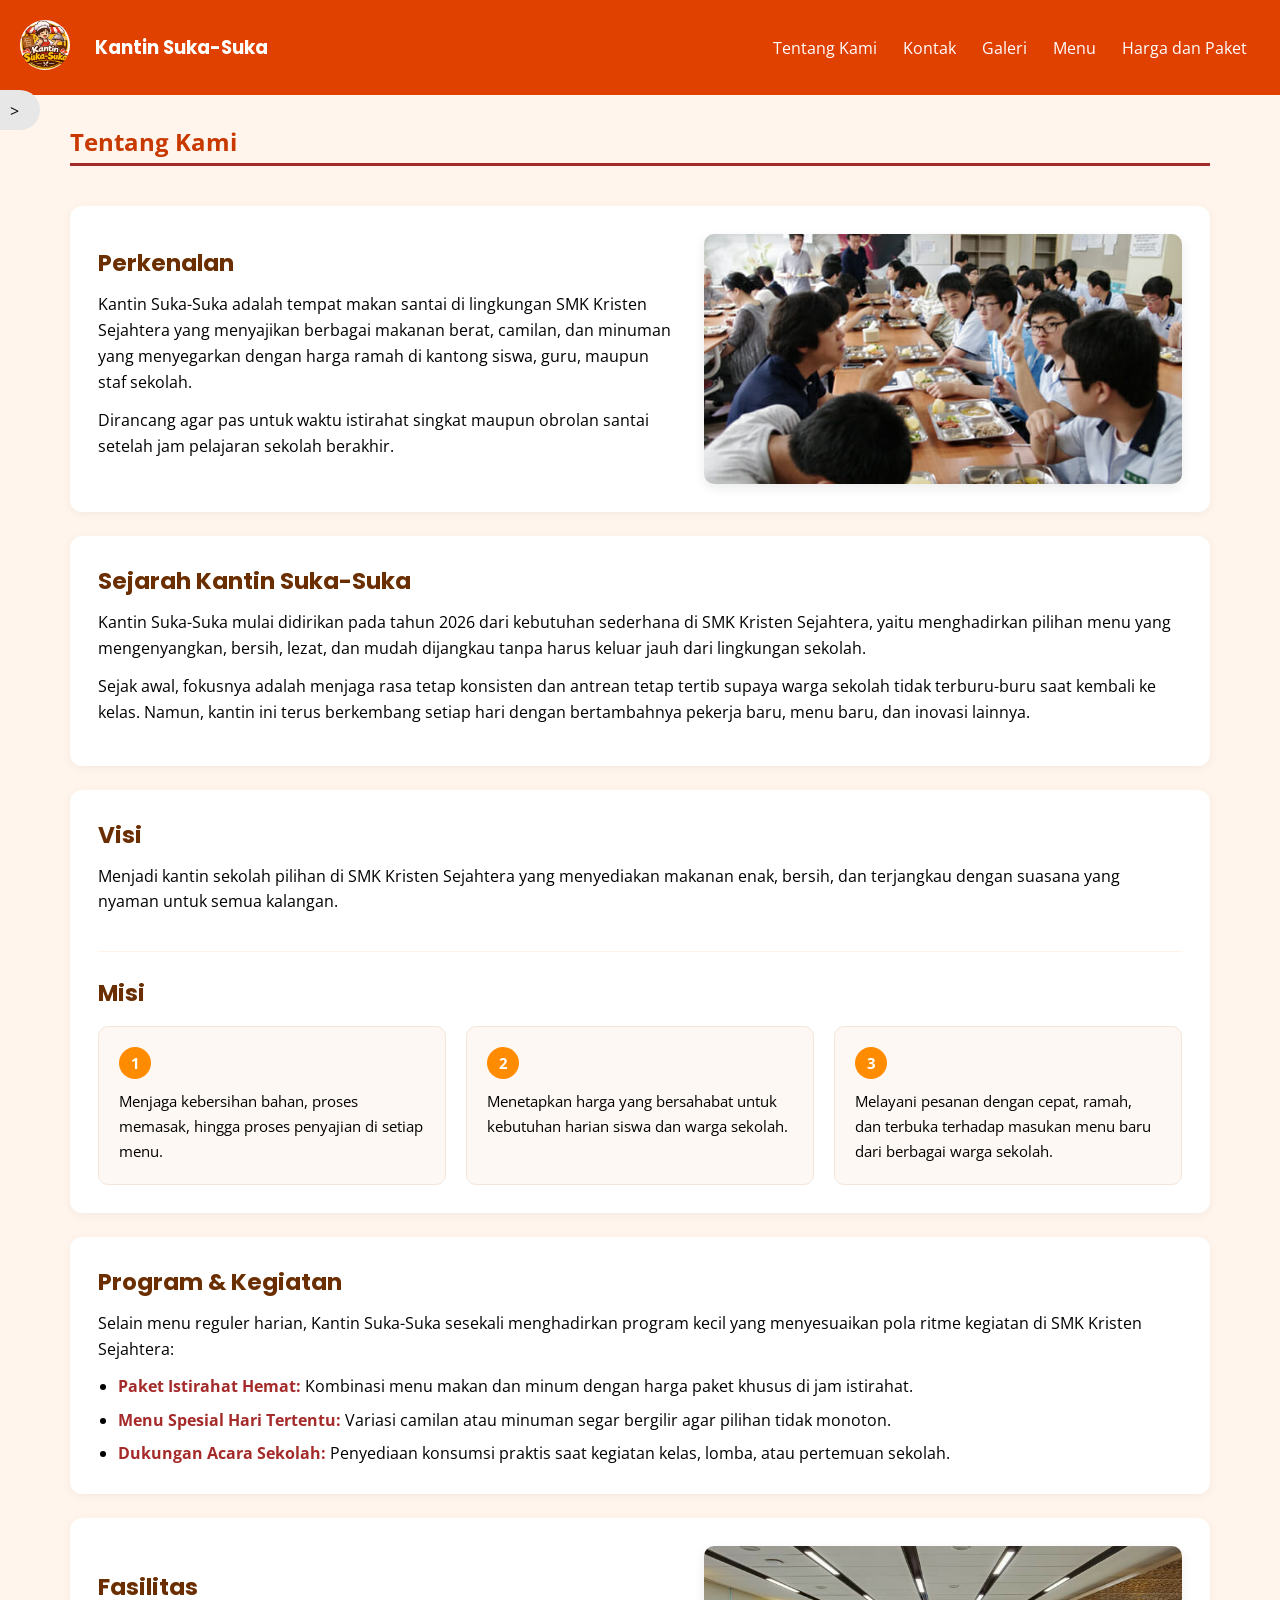
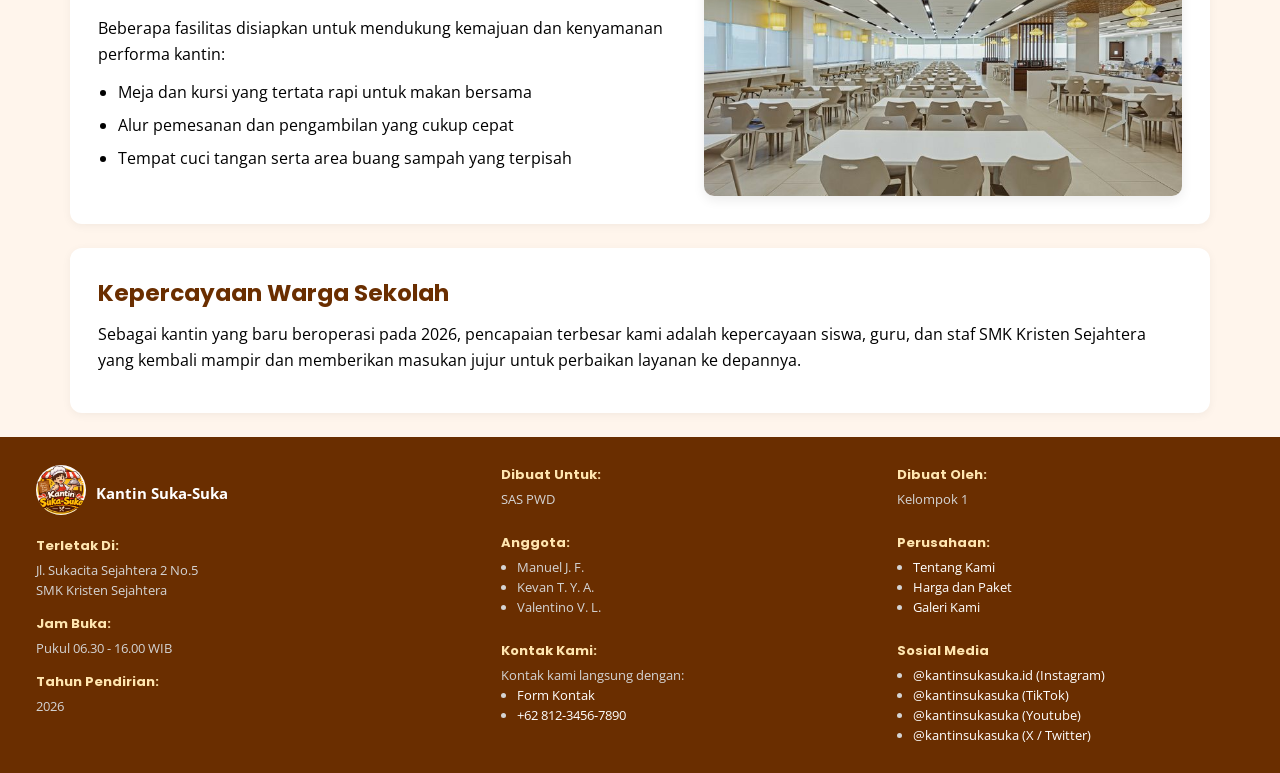
==== pages/about.html @ d3f70fdc "feat: implement about page with style" ====
<!doctype html>
<html lang="id">
  <head>
    <meta charset="UTF-8" />
    <meta name="viewport" content="width=device-width, initial-scale=1.0" />
    <title>Kantin Suka-Suka - Tentang Kami</title>
    <link rel="stylesheet" href="../styles/global.css" />
    <link rel="stylesheet" href="../styles/about.css" />
  </head>
  <body>
    <header>
      <div class="header-left">
        <a href="../index.html" class="brand-link">
          <div class="logo">
            <img
              src="../assets/images/logo/company-logo-image.png"
              alt="Logo Kantin Suka-Suka"
            />
          </div>
          <div class="header-heading">
            <h3>Kantin Suka-Suka</h3>
          </div>
        </a>
      </div>
      <div class="header-right">
        <div class="navbar">
          <nav>
            <a href="./about.html">Tentang Kami</a>
            <a href="./contact.html">Kontak</a>
            <a href="./gallery.html">Galeri</a>
            <a href="./products.html">Menu</a>
            <a href="./pricing.html">Harga dan Paket</a>
          </nav>
        </div>
      </div>
    </header>

    <aside>
      <div class="sidebar-content">
        <div class="sidebar-title">
          <strong>Daftar Isi</strong>
        </div>
        <ul>
          <li><a href="#introduction">Perkenalan</a></li>
          <li><a href="#history">Sejarah Kantin Suka-Suka</a></li>
          <li><a href="#vision-mission">Visi dan Misi</a></li>
          <li><a href="#program">Program dan Kegiatan</a></li>
          <li><a href="#facility">Fasilitas</a></li>
          <li><a href="#appreciation">Apresiasi</a></li>
        </ul>
      </div>
      <div class="sidebar-arrow">&gt;</div>
    </aside>

    <main>
      <section class="main-header">
        <h1>Tentang Kami</h1>
      </section>

      <section id="introduction">
        <div class="content">
          <div class="about-hero-grid">
            <div class="about-text">
              <h2>Perkenalan</h2>
              <p>
                Kantin Suka-Suka adalah tempat makan santai di lingkungan SMK
                Kristen Sejahtera yang menyajikan berbagai makanan berat,
                camilan, dan minuman yang menyegarkan dengan harga ramah di
                kantong siswa, guru, maupun staf sekolah.
              </p>
              <p>
                Dirancang agar pas untuk waktu istirahat singkat maupun obrolan
                santai setelah jam pelajaran sekolah berakhir.
              </p>
            </div>
            <div class="about-media">
              <img
                src="./../assets/images/about/canteen-atmosphere.png"
                alt="Suasana area makan Kantin Suka-Suka saat jam istirahat"
              />
            </div>
          </div>
        </div>
      </section>

      <section id="history">
        <div class="content">
          <h2>Sejarah Kantin Suka-Suka</h2>
          <p>
            Kantin Suka-Suka mulai didirikan pada tahun 2026 dari kebutuhan
            sederhana di SMK Kristen Sejahtera, yaitu menghadirkan pilihan menu
            yang mengenyangkan, bersih, lezat, dan mudah dijangkau tanpa harus
            keluar jauh dari lingkungan sekolah.
          </p>
          <p>
            Sejak awal, fokusnya adalah menjaga rasa tetap konsisten dan antrean
            tetap tertib supaya warga sekolah tidak terburu-buru saat kembali ke
            kelas. Namun, kantin ini terus berkembang setiap hari dengan
            bertambahnya pekerja baru, menu baru, dan inovasi lainnya.
          </p>
        </div>
      </section>

      <section id="vision-mission">
        <div class="content">
          <div class="vision-box">
            <h2>Visi</h2>
            <p>
              Menjadi kantin sekolah pilihan di SMK Kristen Sejahtera yang
              menyediakan makanan enak, bersih, dan terjangkau dengan suasana
              yang nyaman untuk semua kalangan.
            </p>
          </div>

          <div class="mission-box">
            <h2>Misi</h2>
            <div class="mission-list-group">
              <div class="mission-list">
                <span class="number-list">1</span>
                <p>
                  Menjaga kebersihan bahan, proses memasak, hingga proses
                  penyajian di setiap menu.
                </p>
              </div>
              <div class="mission-list">
                <span class="number-list">2</span>
                <p>
                  Menetapkan harga yang bersahabat untuk kebutuhan harian siswa
                  dan warga sekolah.
                </p>
              </div>
              <div class="mission-list">
                <span class="number-list">3</span>
                <p>
                  Melayani pesanan dengan cepat, ramah, dan terbuka terhadap
                  masukan menu baru dari berbagai warga sekolah.
                </p>
              </div>
            </div>
          </div>
        </div>
      </section>

      <section id="program">
        <div class="content">
          <h2>Program &amp; Kegiatan</h2>
          <p>
            Selain menu reguler harian, Kantin Suka-Suka sesekali menghadirkan
            program kecil yang menyesuaikan pola ritme kegiatan di SMK Kristen
            Sejahtera:
          </p>
          <ul class="program-list">
            <li>
              <strong>Paket Istirahat Hemat:</strong> Kombinasi menu makan dan
              minum dengan harga paket khusus di jam istirahat.
            </li>
            <li>
              <strong>Menu Spesial Hari Tertentu:</strong> Variasi camilan atau
              minuman segar bergilir agar pilihan tidak monoton.
            </li>
            <li>
              <strong>Dukungan Acara Sekolah:</strong> Penyediaan konsumsi
              praktis saat kegiatan kelas, lomba, atau pertemuan sekolah.
            </li>
          </ul>
        </div>
      </section>

      <section id="facility">
        <div class="content">
          <div class="facility-grid">
            <div class="facility-info">
              <h2>Fasilitas</h2>
              <p>
                Beberapa fasilitas disiapkan untuk mendukung kemajuan dan
                kenyamanan performa kantin:
              </p>
              <ul class="facility-list">
                <li>Meja dan kursi yang tertata rapi untuk makan bersama</li>
                <li>Alur pemesanan dan pengambilan yang cukup cepat</li>
                <li>
                  Tempat cuci tangan serta area buang sampah yang terpisah
                </li>
              </ul>
            </div>
            <div class="about-media">
              <img
                src="./../assets/images/about/canteen-facillities.png"
                alt="Area meja dan fasilitas kebersihan di Kantin Suka-Suka"
              />
            </div>
          </div>
        </div>
      </section>

      <section id="appreciation">
        <div class="content">
          <h2>Kepercayaan Warga Sekolah</h2>
          <p>
            Sebagai kantin yang baru beroperasi pada 2026, pencapaian terbesar
            kami adalah kepercayaan siswa, guru, dan staf SMK Kristen Sejahtera
            yang kembali mampir dan memberikan masukan jujur untuk perbaikan
            layanan ke depannya.
          </p>
        </div>
      </section>
    </main>

    <footer>
      <div class="company-brief-description">
        <a href="../index.html" class="brand-link">
          <div class="logo">
            <img
              src="../assets/images/logo/company-logo-image.png"
              alt="Logo Kantin Suka-Suka"
            />
          </div>
          <div class="header-heading">
            <h3>Kantin Suka-Suka</h3>
          </div>
        </a>
        <div class="brief-description">
          <div class="located-at">
            <strong>Terletak Di:</strong>
            <p>Jl. Sukacita Sejahtera 2 No.5</p>
            <p>SMK Kristen Sejahtera</p>
          </div>
          <div class="open-at">
            <strong>Jam Buka:</strong>
            <p>Pukul 06.30 - 16.00 WIB</p>
          </div>
          <div class="created-at">
            <strong>Tahun Pendirian:</strong>
            <p>2026</p>
          </div>
        </div>
      </div>
      <div class="made-for">
        <strong>Dibuat Untuk:</strong>
        <p>SAS PWD</p>
      </div>
      <div class="made-by">
        <strong>Dibuat Oleh:</strong>
        <p>Kelompok 1</p>
      </div>
      <div class="members">
        <strong>Anggota:</strong>
        <ul>
          <li>Manuel J. F.</li>
          <li>Kevan T. Y. A.</li>
          <li>Valentino V. L.</li>
        </ul>
      </div>
      <div class="company">
        <strong>Perusahaan:</strong>
        <ul>
          <li><a href="./about.html">Tentang Kami</a></li>
          <li><a href="./pricing.html">Harga dan Paket</a></li>
          <li><a href="./gallery.html">Galeri Kami</a></li>
        </ul>
      </div>
      <div class="contact">
        <strong>Kontak Kami:</strong>
        <p>Kontak kami langsung dengan:</p>
        <ul>
          <li><a href="./contact.html">Form Kontak</a></li>
          <li><a href="tel:+6281234567890">+62 812-3456-7890</a></li>
        </ul>
      </div>
      <div class="social-media">
        <strong>Sosial Media</strong>
        <ul>
          <li><a href="#instagram">@kantinsukasuka.id (Instagram)</a></li>
          <li><a href="#tiktok">@kantinsukasuka (TikTok)</a></li>
          <li><a href="#youtube">@kantinsukasuka (Youtube)</a></li>
          <li><a href="#twitter">@kantinsukasuka (X / Twitter)</a></li>
        </ul>
      </div>
    </footer>
  </body>
</html>
---- styles/global.css ----
@import url("https://fonts.googleapis.com/css2?family=Poppins:ital,wght@0,100;0,200;0,300;0,400;0,500;0,600;0,700;0,800;0,900;1,100;1,200;1,300;1,400;1,500;1,600;1,700;1,800;1,900&display=swap");
@import url("https://fonts.googleapis.com/css2?family=Open+Sans:ital,wght@0,300..800;1,300..800&display=swap");

@keyframes fade-in {
  0% {
    opacity: 0;
  }
  100% {
    opacity: 1;
  }
}

@keyframes move-top {
  0% {
    transform: translateY(20px);
  }
  100% {
    transform: translateY(0);
  }
}

/* Universal */
* {
  margin: 0;
  padding: 0;
  box-sizing: border-box;
}

/* Halaman Website */
html {
  scroll-behavior: smooth;
}

body {
  display: grid;
  grid-template-rows: auto 1fr auto;
  min-height: 100vh;
  background-color: rgb(255, 245, 236);
  font-family: "Open Sans", sans-serif;
  animation: fade-in 1s ease-in 0s 1;
}

/* Header */
header {
  background-color: rgb(224, 64, 0);
  color: white;
  padding: 20px;
  position: relative;
  display: flex;
  justify-content: space-between;
}

/* Header Bagian Kiri */
.brand-link {
  display: flex;
  align-items: center;
  gap: 10px;
  text-decoration: none;
  color: inherit;
}

.logo img {
  width: 50px;
  height: 50px;
  border-radius: 50%;
}

header .header-heading {
  display: flex;
  align-items: center;
  margin-left: 15px;
}

header h3 {
  font-family: "Poppins", sans-serif;
}

/* Header Bagian Kanan */
header .header-right {
  display: flex;
  align-items: center;
}

header .navbar {
  width: 500px;
}

header nav {
  display: flex;
  justify-content: space-around;
}

header nav a {
  color: white;
  text-decoration: none;
}

header nav a:hover {
  text-decoration: underline;
  color: rgb(255, 230, 176);
}

/* Sidebar */
aside {
  position: fixed;
  z-index: 20;
  display: flex;
  left: -200px;
  transition: all 0.4s ease;
}

aside:hover {
  transform: translateX(200px);
}

/* Konten Sidebar */
.sidebar-content {
  background-color: rgb(231, 231, 231);
  padding: 50px 50px 50px 10px;
  width: 200px;
  height: 100vh;
}

.sidebar-title {
  padding-bottom: 5px;
  border-bottom: 3px solid brown;
}

.sidebar-title strong {
  color: brown;
}

.sidebar-content ul {
  margin-top: 20px;
  padding-left: 30px;
}

.sidebar-content li {
  margin-bottom: 10px;
}

.sidebar-content a {
  color: rgb(207, 114, 0);
  text-decoration: none;
  font-weight: 600;
}

.sidebar-content a:hover {
  color: rgb(123, 67, 0);
  text-decoration: underline;
}

/* Tanda '>' */
.sidebar-arrow {
  margin-top: 10vh;
  padding: 10px;
  background-color: rgb(231, 231, 231);
  width: 40px;
  height: 40px;
  border-top-right-radius: 50%;
  border-bottom-right-radius: 50%;
}

/* Format Konten Utama */
main {
  margin: 0 50px;
  animation: move-top 1.5s ease-in-out 0.3s 1 normal both running;
}

main .button {
  display: inline-block;
  background-color: rgb(224, 64, 0);
  color: white;
  text-decoration: none;
  font-weight: 600;
  transition: background-color 0.4s ease;
}

main .button:hover {
  background-color: rgb(185, 52, 0);
}

.main-header {
  color: rgb(200, 57, 0);
  padding-bottom: 5px;
  border-bottom: 3px solid brown;
  margin: 30px 0 40px 0;
}

.content {
  background-color: white;
  color: black;
  padding: 28px;
  margin: 0 0 24px 0;
  border-radius: 12px;
  box-shadow: 0 2px 10px rgba(0, 0, 0, 0.05);
  transition: all 0.5s ease-in;
}

.content:hover {
  box-shadow: 0 8px 12px rgba(0, 0, 0, 0.1);
  transform: translateY(-10px);
}

.content h2 {
  font-family: "Poppins", sans-serif;
  color: rgb(106, 46, 0);
}

/* Footer */
footer {
  display: grid;
  grid-template-columns: 1.2fr repeat(2, 1fr);
  grid-template-rows: repeat(3, auto);
  grid-template-areas:
    "company-brief-description made-for made-by"
    "company-brief-description members company"
    "company-brief-description contact social-media";
  gap: 24px 48px;
  background-color: rgb(106, 46, 0);
  padding: 28px 36px;
}

footer .company-brief-description {
  grid-area: company-brief-description;
}

footer .made-for {
  grid-area: made-for;
}

footer .made-by {
  grid-area: made-by;
}

footer .members {
  grid-area: members;
}

footer .company {
  grid-area: company;
}

footer .contact {
  grid-area: contact;
}

footer .social-media {
  grid-area: social-media;
}

footer .company-brief-description .brand-link {
  color: white;
  margin-bottom: 16px;
}

footer .company-brief-description a:hover {
  text-decoration: none;
}

footer .brief-description div {
  margin-bottom: 14px;
}

footer ul {
  padding-left: 16px;
}

footer strong,
footer p,
footer li {
  font-size: small;
  line-height: 20px;
  color: rgb(212, 212, 212);
}

footer strong {
  display: block;
  margin-bottom: 4px;
  font-family: "Poppins", sans-serif;
  font-size: small;
  color: rgb(255, 230, 176);
}

footer a {
  font-size: small;
  line-height: 20px;
  color: rgb(255, 255, 255);
  text-decoration: none;
}

footer a:hover {
  text-decoration: underline;
  color: rgb(255, 230, 176);
}
---- styles/about.css ----
main {
  padding: 0 20px;
}

.content h2 {
  font-size: 1.45rem;
  font-weight: 700;
  margin-bottom: 12px;
}

.content p {
  font-size: 0.98rem;
  color: black;
  line-height: 1.65;
  margin-bottom: 12px;
}

.about-hero-grid,
.facility-grid {
  display: grid;
  grid-template-columns: 1.2fr 1fr;
  gap: 32px;
  align-items: center;
}

.about-media img {
  width: 100%;
  height: 250px;
  object-fit: cover;
  border-radius: 10px;
  display: block;
  box-shadow: 0 4px 12px rgba(0, 0, 0, 0.08);
}

.vision-box {
  padding-bottom: 24px;
  margin-bottom: 24px;
  border-bottom: 1px solid #fff3e7;
}

.mission-list-group {
  display: grid;
  grid-template-columns: repeat(3, 1fr);
  gap: 20px;
  margin-top: 16px;
}

.mission-list {
  background-color: #fdf8f3;
  border: 1px solid #f3e5d8;
  border-radius: 10px;
  padding: 20px;
  display: flex;
  flex-direction: column;
  gap: 10px;
}

.number-list {
  display: inline-flex;
  align-items: center;
  justify-content: center;
  width: 32px;
  height: 32px;
  background-color: darkorange;
  color: white;
  font-weight: 700;
  font-size: 0.95rem;
  border-radius: 50%;
}

.mission-list p {
  font-size: 0.94rem;
  margin: 0;
}

.program-list,
.facility-list {
  margin: 12px 0 0 20px;
  padding: 0;
}

.program-list li,
.facility-list li {
  font-size: 0.98rem;
  color: black;
  line-height: 1.6;
  margin-bottom: 8px;
}

.program-list li:last-child,
.facility-list li:last-child {
  margin-bottom: 0;
}

.program-list li strong {
  color: brown;
}
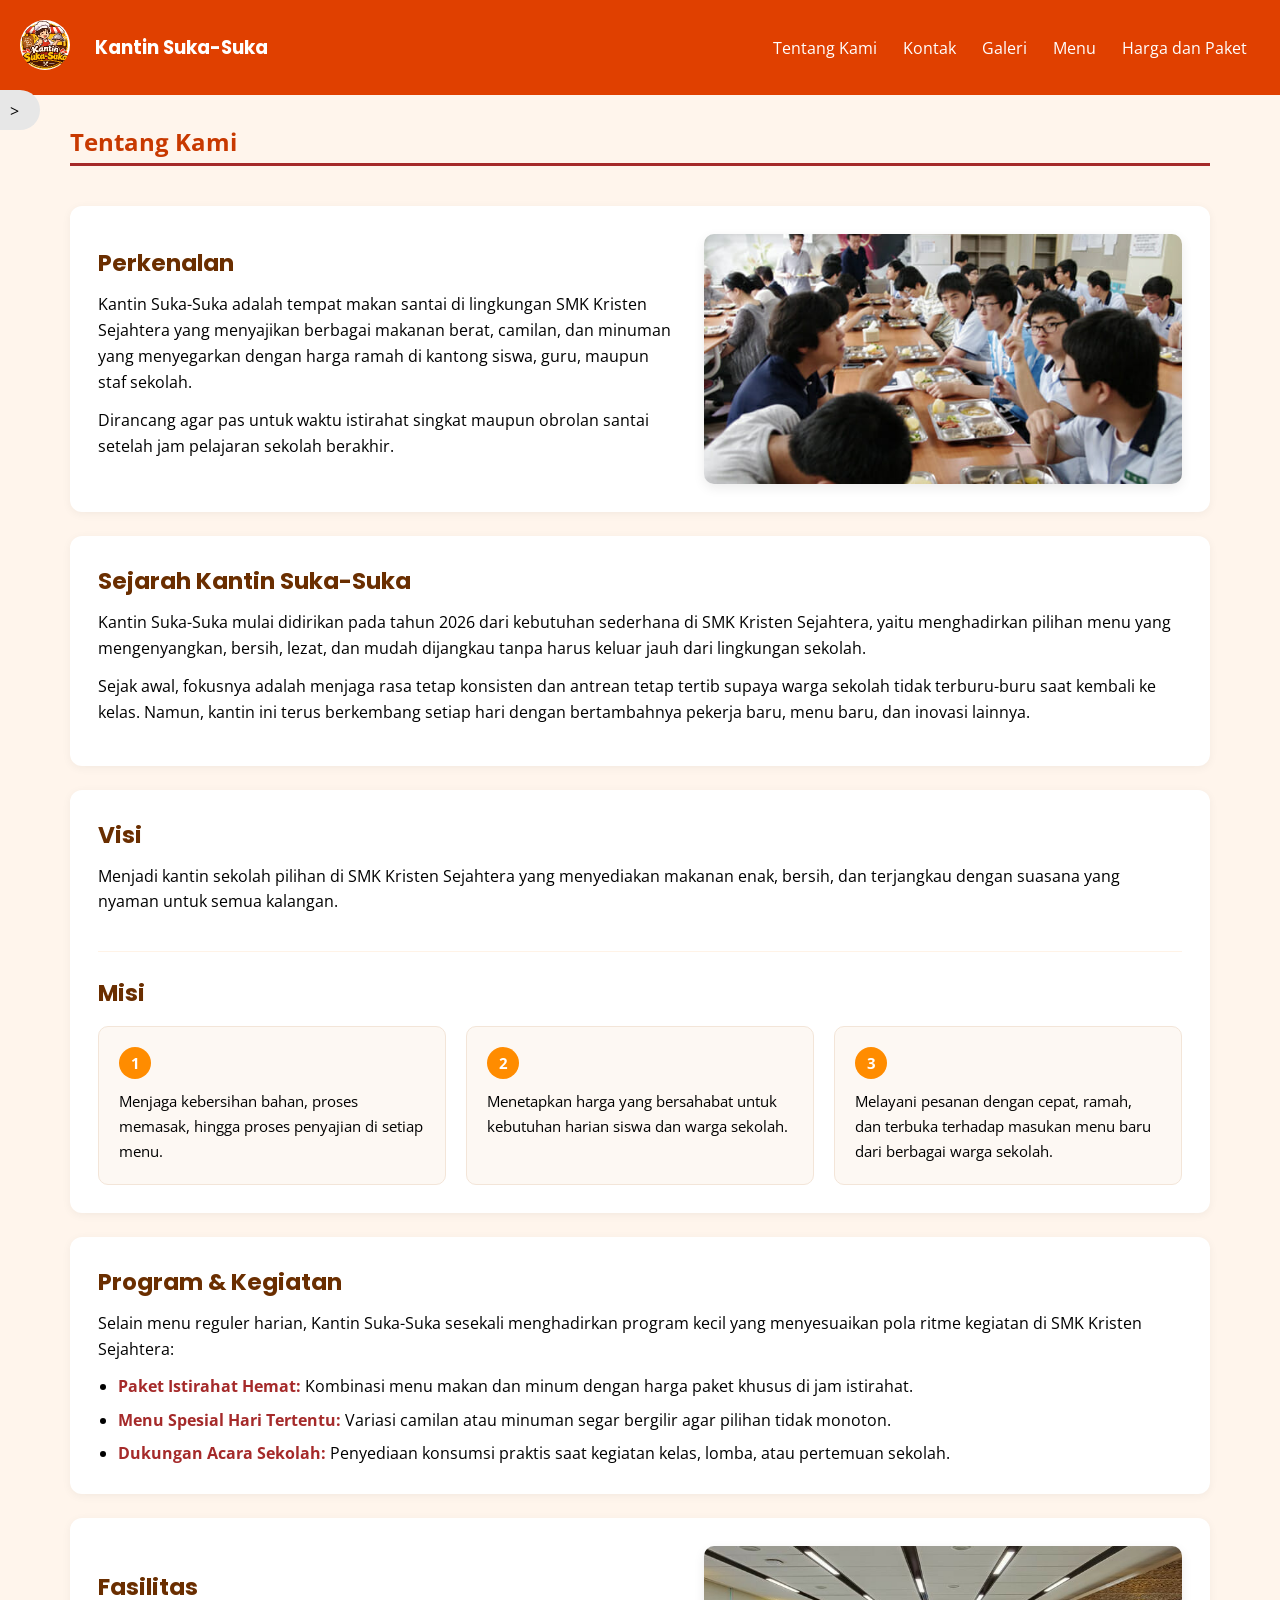
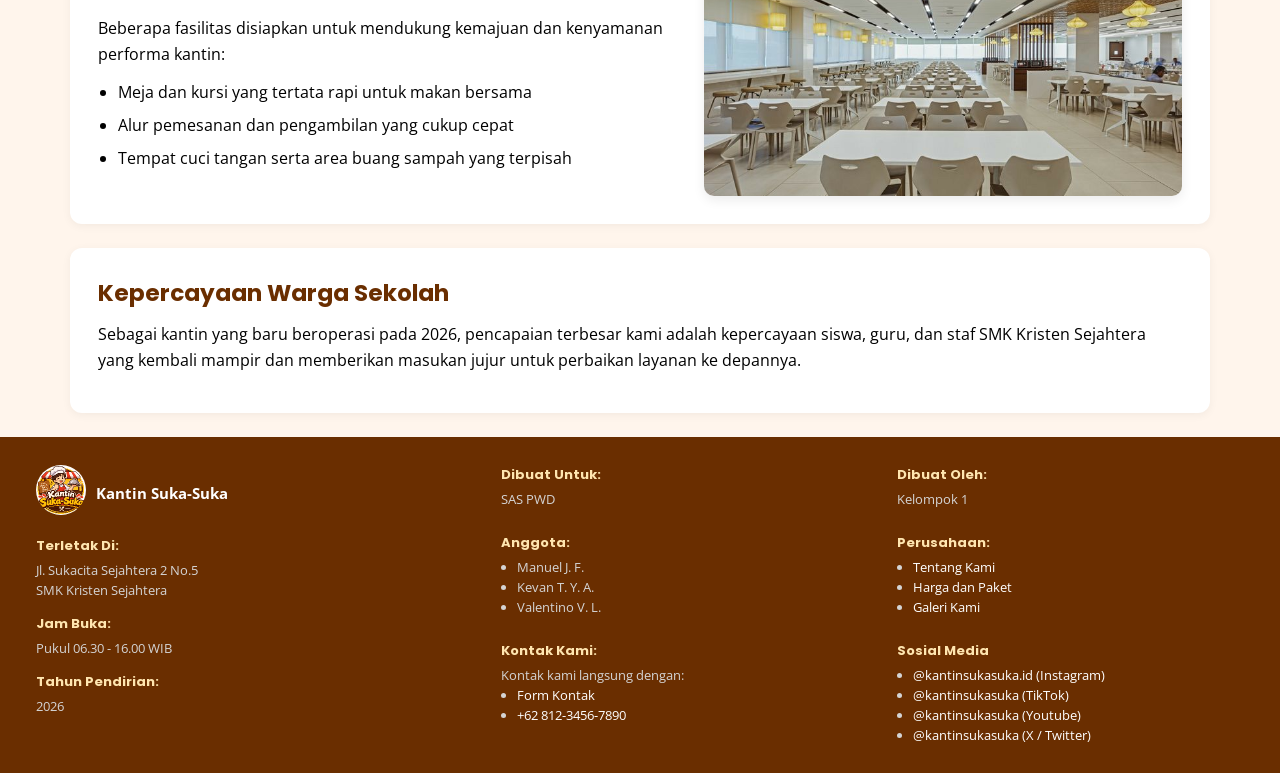
==== commit 30aeb773: "fix: resize the image to smaller size" ====
--- a/pages/about.html
+++ b/pages/about.html
@@ -75,7 +75,7 @@
             </div>
             <div class="about-media">
               <img
-                src="./../assets/images/about/canteen-atmosphere.png"
+                src="./../assets/images/about/canteen-atmosphere.jpg"
                 alt="Suasana area makan Kantin Suka-Suka saat jam istirahat"
               />
             </div>
@@ -185,7 +185,7 @@
             </div>
             <div class="about-media">
               <img
-                src="./../assets/images/about/canteen-facillities.png"
+                src="./../assets/images/about/canteen-facillities.jpg"
                 alt="Area meja dan fasilitas kebersihan di Kantin Suka-Suka"
               />
             </div>
